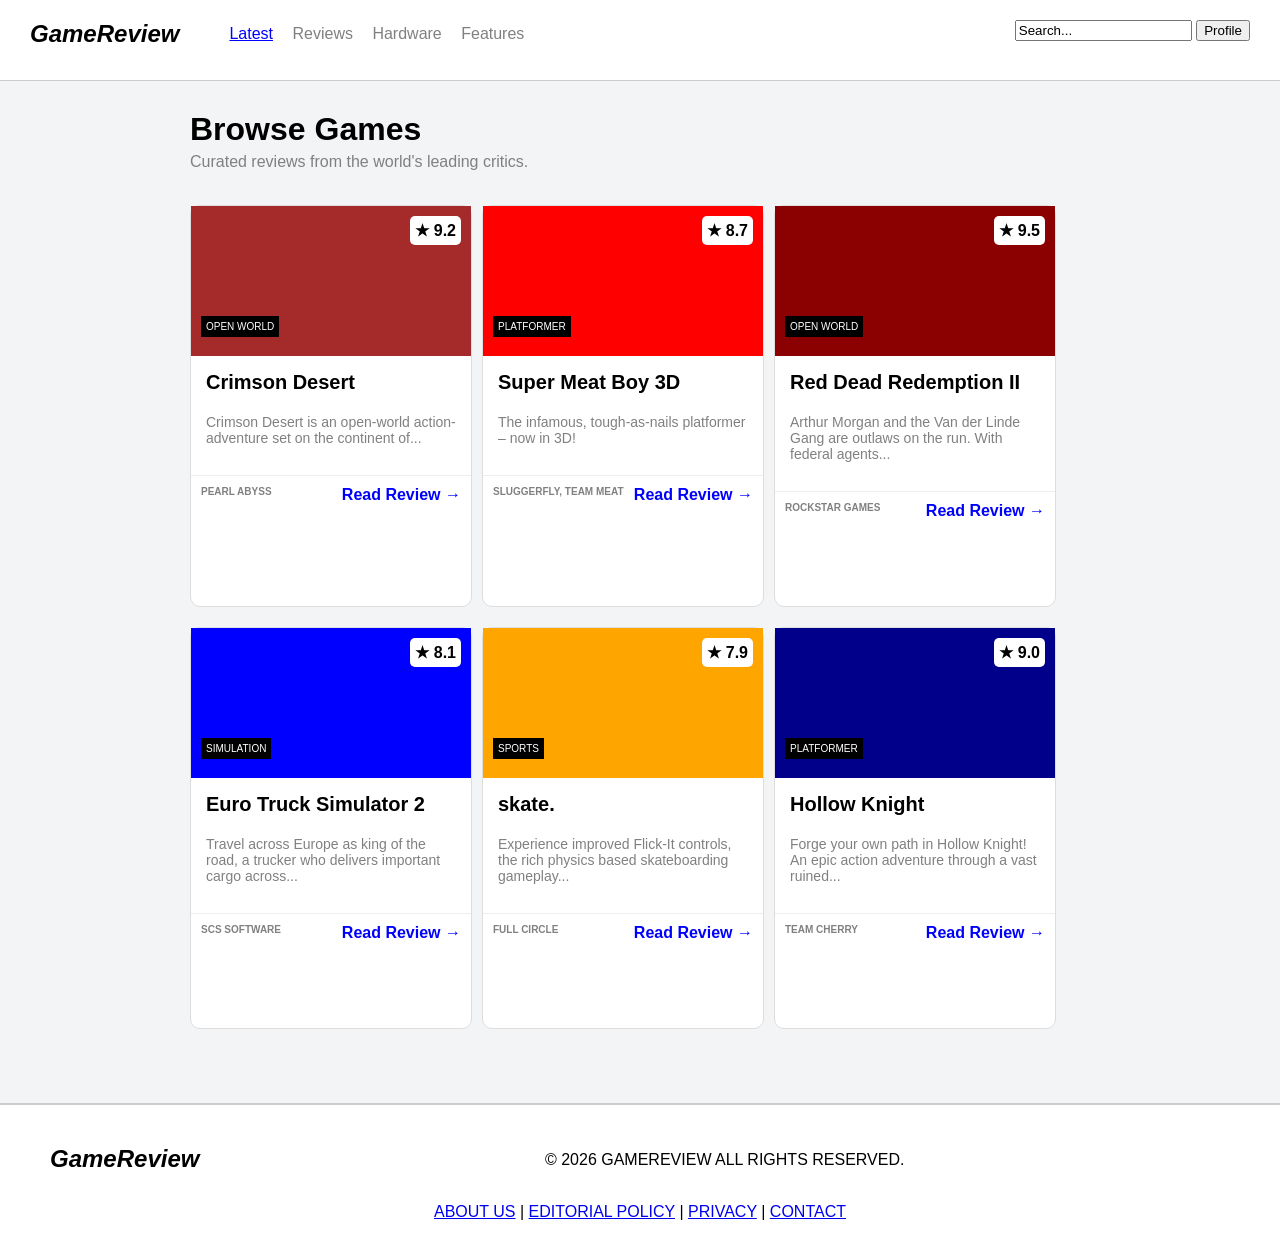
==== index.html @ 3466a2eb "Website Prototype" ====
<html>
<head>
    <title>GameReview Homepage</title>
    <link rel="stylesheet" href="style.css">
</head>
<body margin="0">
    <div id="top-bar">
        <div class="logo-text">GameReview</div>
        <div id="links">
            <a href="#" style="color: blue; text-decoration: underline;">Latest</a>
            <a href="#">Reviews</a>
            <a href="#">Hardware</a>
            <a href="#">Features</a>
        </div>
        <div id="search-box">
            <input type="text" value="Search...">
            <button>Profile</button>
        </div>
    </div>

    <center>
        <div id="main-area">
            <div id="headings">
                <h1 align="left">Browse Games</h1>
                <p align="left">Curated reviews from the world's leading critics.</p>
            </div>
            <br>
            <div id="games-grid">
                <!-- Javascript will put divs here -->
            </div>
        </div>
    </center>

    <br><br><br>
    
    <div id="bottom-footer">
        <div class="logo-text">GameReview</div>
        <p>© 2026 GAMEREVIEW ALL RIGHTS RESERVED.</p>
        <br>
        <a href="#">ABOUT US</a> | 
        <a href="#">EDITORIAL POLICY</a> | 
        <a href="#">PRIVACY</a> | 
        <a href="#">CONTACT</a>
    </div>

    <!-- js file -->
    <script src="script.js"></script>
</body>
</html>
---- style.css ----
body {
    background-color: #f3f4f6;
    font-family: Arial, sans-serif;
    margin: 0px;
    padding: 0px;
}

#top-bar {
    background-color: white;
    height: 60px;
    padding: 10px;
    border-bottom: 1px solid #ccc;
}

.logo-text {
    font-size: 24px;
    font-weight: bold;
    font-style: italic;
    float: left;
    margin-left: 20px;
    margin-top: 10px;
}

#links {
    float: left;
    margin-left: 50px;
    margin-top: 15px;
}

#links a {
    text-decoration: none;
    color: grey;
    margin-right: 15px;
}

#search-box {
    float: right;
    margin-right: 20px;
    margin-top: 10px;
}

#main-area {
    width: 900px;
    text-align: left;
    margin-top: 30px;
}

#headings h1 {
    font-size: 32px;
    margin-bottom: 0px;
}

#headings p {
    color: grey;
    margin-top: 5px;
}

.card {
    background-color: white;
    width: 280px;
    height: 400px;
    display: inline-block;
    vertical-align: top;
    margin-right: 10px;
    margin-bottom: 20px;
    border-radius: 10px;
    border: 1px solid #ddd;
}

.card-top {
    height: 150px;
    width: 100%;
}

.review-score {
    background-color: white;
    padding: 5px;
    float: right;
    margin: 10px;
    border-radius: 5px;
    font-weight: bold;
}

.genre-tag {
    background-color: black;
    color: white;
    padding: 5px;
    font-size: 10px;
    float: left;
    margin-top: 110px;
    margin-left: 10px;
}

.info {
    padding: 15px;
}

.info h3 {
    margin-top: 0px;
    font-size: 20px;
}

.info p {
    font-size: 14px;
    color: grey;
}

.bot-info {
    padding: 10px;
    border-top: 1px solid #eee;
}

.dev-name {
    color: grey;
    font-size: 10px;
    font-weight: bold;
}

.read-btn {
    color: blue;
    float: right;
    text-decoration: none;
    font-weight: bold;
}

#bottom-footer {
    background-color: white;
    padding: 30px;
    text-align: center;
    border-top: 2px solid #ccc;
}
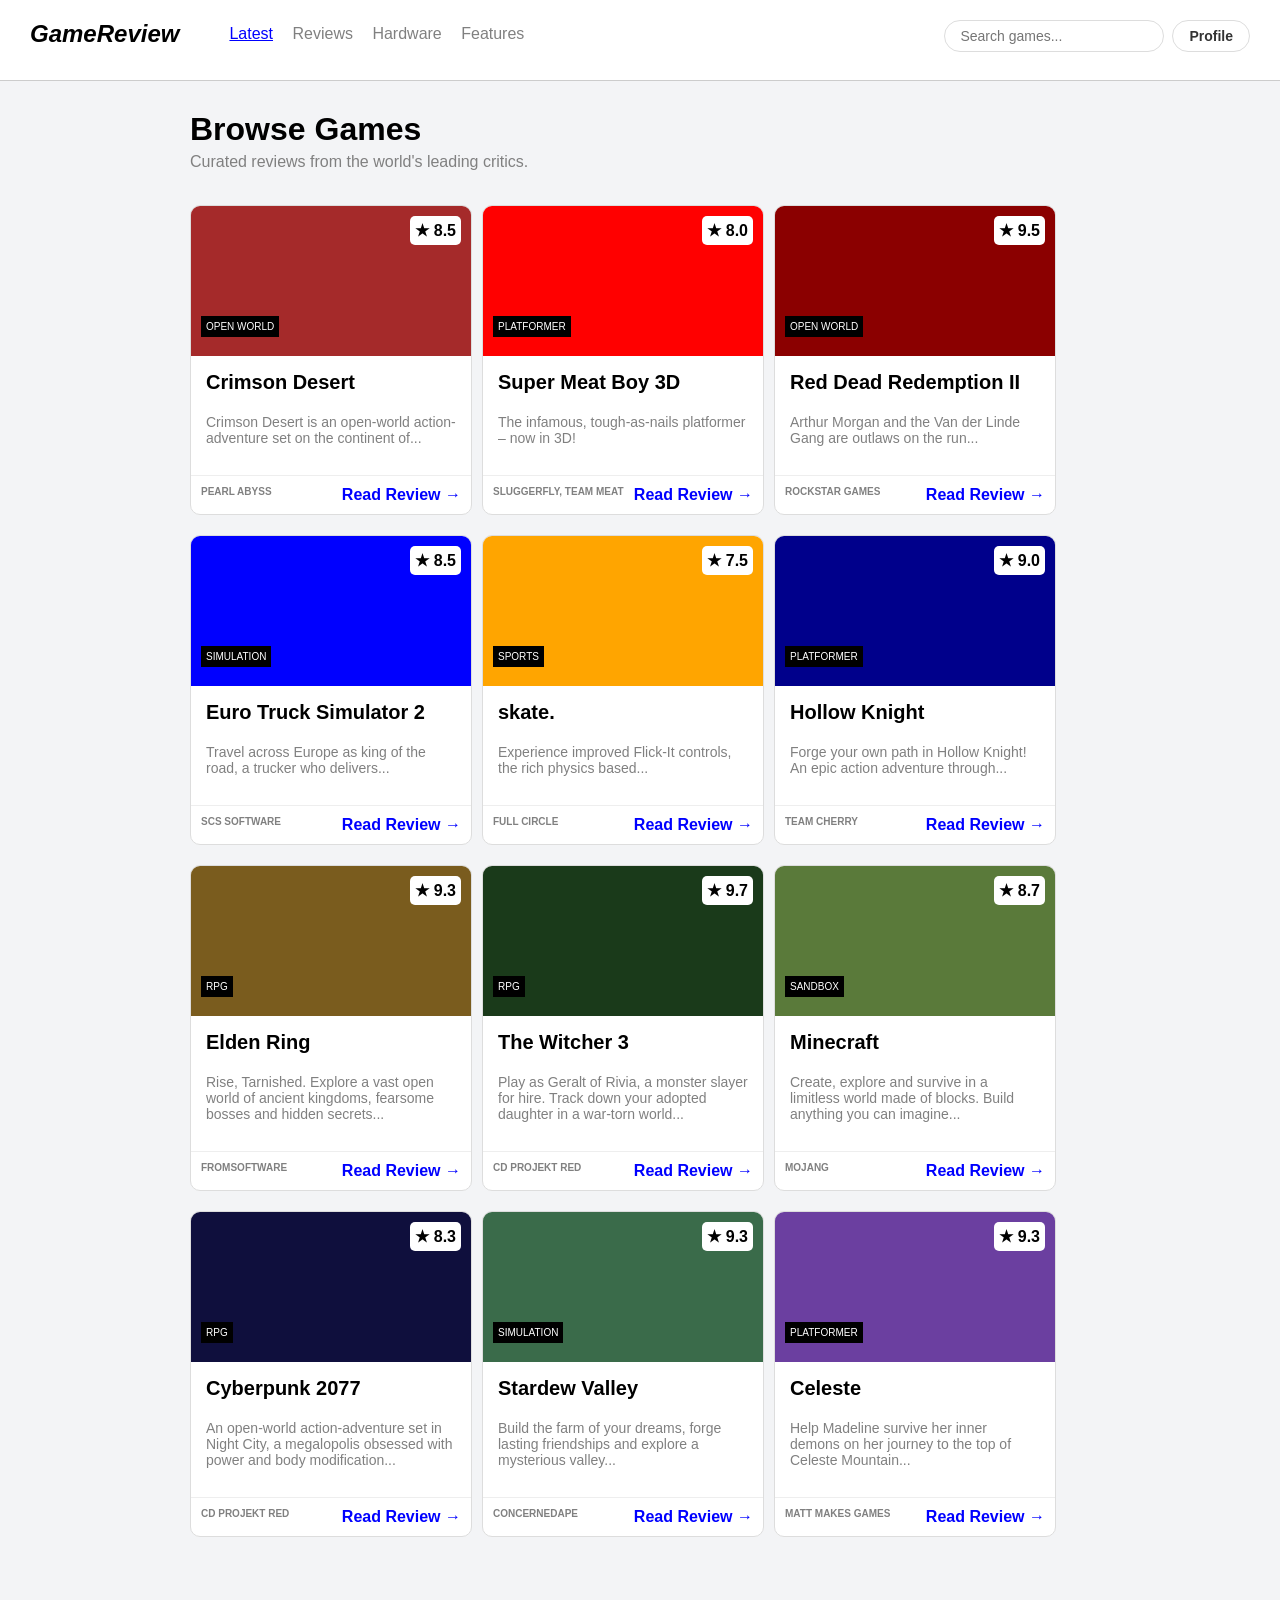
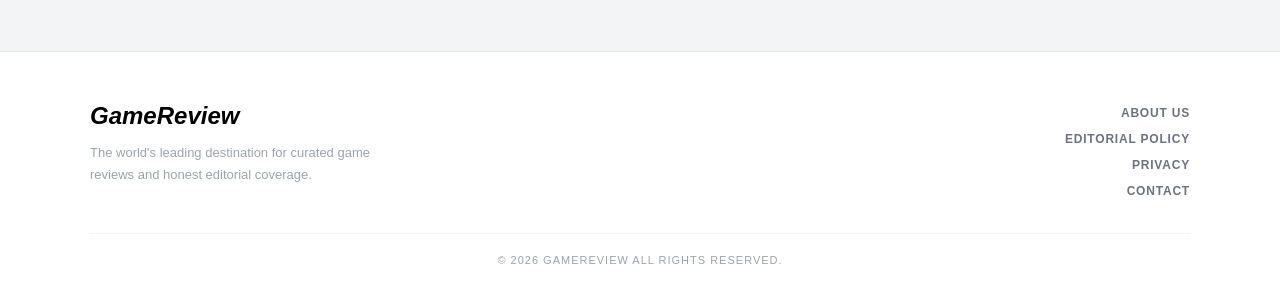
==== commit 7a4f9006: "dokończenie strony" ====
--- a/index.html
+++ b/index.html
@@ -13,7 +13,7 @@
             <a href="#">Features</a>
         </div>
         <div id="search-box">
-            <input type="text" value="Search...">
+            <input type="text" id="search-input" placeholder="Search games...">
             <button>Profile</button>
         </div>
     </div>
@@ -28,19 +28,28 @@
             <div id="games-grid">
                 <!-- Javascript will put divs here -->
             </div>
+            <p id="no-results" style="display: none; color: grey; font-size: 14px; text-align: center; padding: 40px 0;">No games found for "<span id="no-results-term"></span>".</p>
         </div>
     </center>
 
     <br><br><br>
     
     <div id="bottom-footer">
-        <div class="logo-text">GameReview</div>
-        <p>© 2026 GAMEREVIEW ALL RIGHTS RESERVED.</p>
-        <br>
-        <a href="#">ABOUT US</a> | 
-        <a href="#">EDITORIAL POLICY</a> | 
-        <a href="#">PRIVACY</a> | 
-        <a href="#">CONTACT</a>
+        <div id="footer-main">
+            <div id="footer-brand">
+                <div class="logo-text">GameReview</div>
+                <p>The world's leading destination for curated game reviews and honest editorial coverage.</p>
+            </div>
+            <nav id="footer-links">
+                <a href="about.html">About Us</a>
+                <a href="editorial.html">Editorial Policy</a>
+                <a href="privacy.html">Privacy</a>
+                <a href="contact.html">Contact</a>
+            </nav>
+        </div>
+        <div id="footer-bottom">
+            <p>© 2026 GAMEREVIEW ALL RIGHTS RESERVED.</p>
+        </div>
     </div>
 
     <!-- js file -->
--- a/style.css
+++ b/style.css
@@ -37,6 +37,39 @@
     float: right;
     margin-right: 20px;
     margin-top: 10px;
+    display: flex;
+    align-items: center;
+    gap: 8px;
+}
+
+#search-box input {
+    width: 220px;
+    padding: 7px 15px;
+    border: 1px solid #ddd;
+    border-radius: 20px;
+    font-size: 14px;
+    outline: none;
+    transition: border-color 0.2s;
+}
+
+#search-box input:focus {
+    border-color: #2563eb;
+}
+
+#search-box button {
+    padding: 7px 16px;
+    border: 1px solid #ddd;
+    border-radius: 20px;
+    background-color: white;
+    color: #333;
+    font-size: 14px;
+    cursor: pointer;
+    font-weight: bold;
+    transition: background-color 0.2s;
+}
+
+#search-box button:hover {
+    background-color: #f3f4f6;
 }
 
 #main-area {
@@ -58,13 +91,14 @@
 .card {
     background-color: white;
     width: 280px;
-    height: 400px;
-    display: inline-block;
+    display: inline-flex;
+    flex-direction: column;
     vertical-align: top;
     margin-right: 10px;
     margin-bottom: 20px;
     border-radius: 10px;
     border: 1px solid #ddd;
+    overflow: hidden;
 }
 
 .card-top {
@@ -93,6 +127,7 @@
 
 .info {
     padding: 15px;
+    flex: 1;
 }
 
 .info h3 {
@@ -125,7 +160,65 @@
 
 #bottom-footer {
     background-color: white;
-    padding: 30px;
+    border-top: 1px solid #e5e7eb;
+    padding: 50px 60px 25px;
+    margin-top: 40px;
+}
+
+#footer-main {
+    display: flex;
+    justify-content: space-between;
+    align-items: flex-start;
+    max-width: 1100px;
+    margin: 0 auto 35px auto;
+}
+
+#footer-brand .logo-text {
+    float: none;
+    margin: 0 0 12px 0;
+}
+
+#footer-brand p {
+    color: #9ca3af;
+    font-size: 13px;
+    max-width: 280px;
+    margin: 0;
+    line-height: 1.7;
+}
+
+#footer-links {
+    display: flex;
+    flex-direction: column;
+    align-items: flex-end;
+    gap: 12px;
+    padding-top: 4px;
+}
+
+#footer-links a {
+    color: #6b7280;
+    text-decoration: none;
+    font-size: 12px;
+    font-weight: bold;
+    text-transform: uppercase;
+    letter-spacing: 0.8px;
+    transition: color 0.15s;
+}
+
+#footer-links a:hover {
+    color: #2563eb;
+}
+
+#footer-bottom {
+    border-top: 1px solid #f3f4f6;
+    padding-top: 20px;
     text-align: center;
-    border-top: 2px solid #ccc;
+    max-width: 1100px;
+    margin: 0 auto;
+}
+
+#footer-bottom p {
+    color: #9ca3af;
+    font-size: 11px;
+    margin: 0;
+    letter-spacing: 1px;
 }
